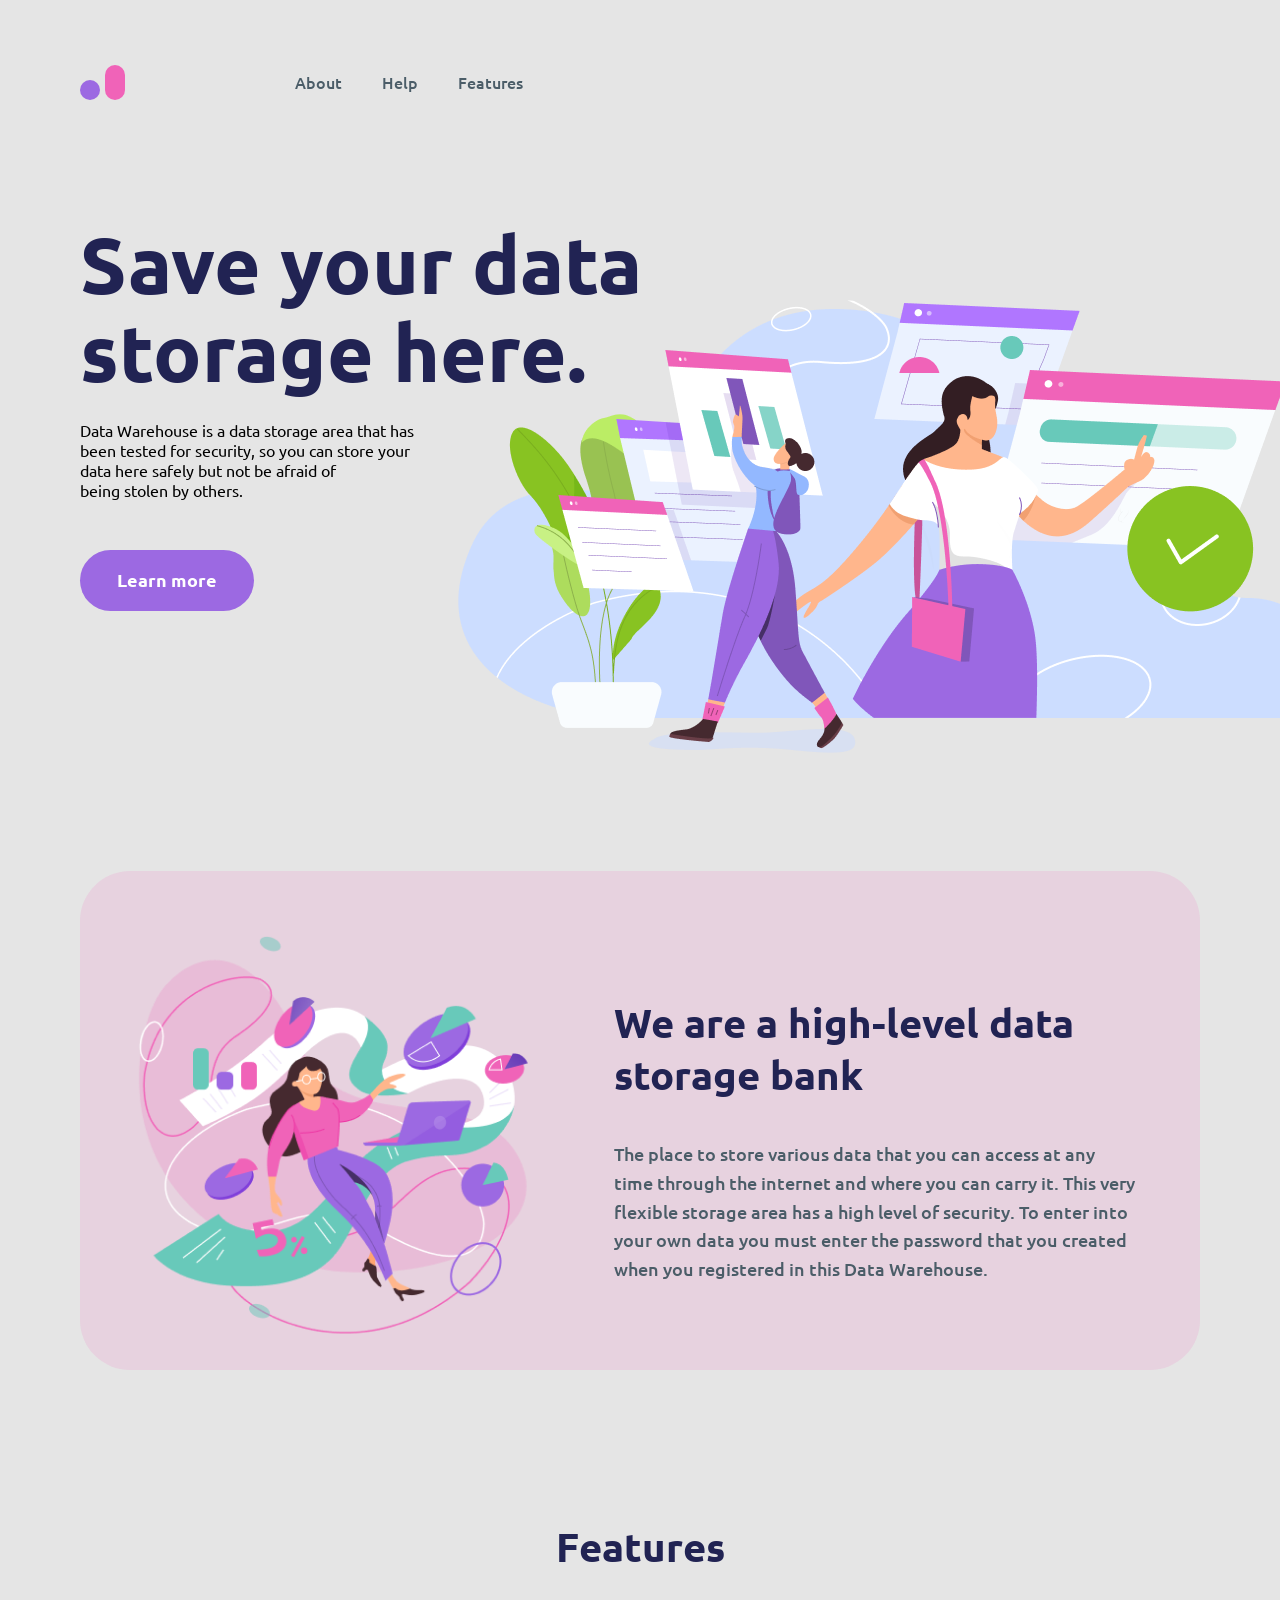
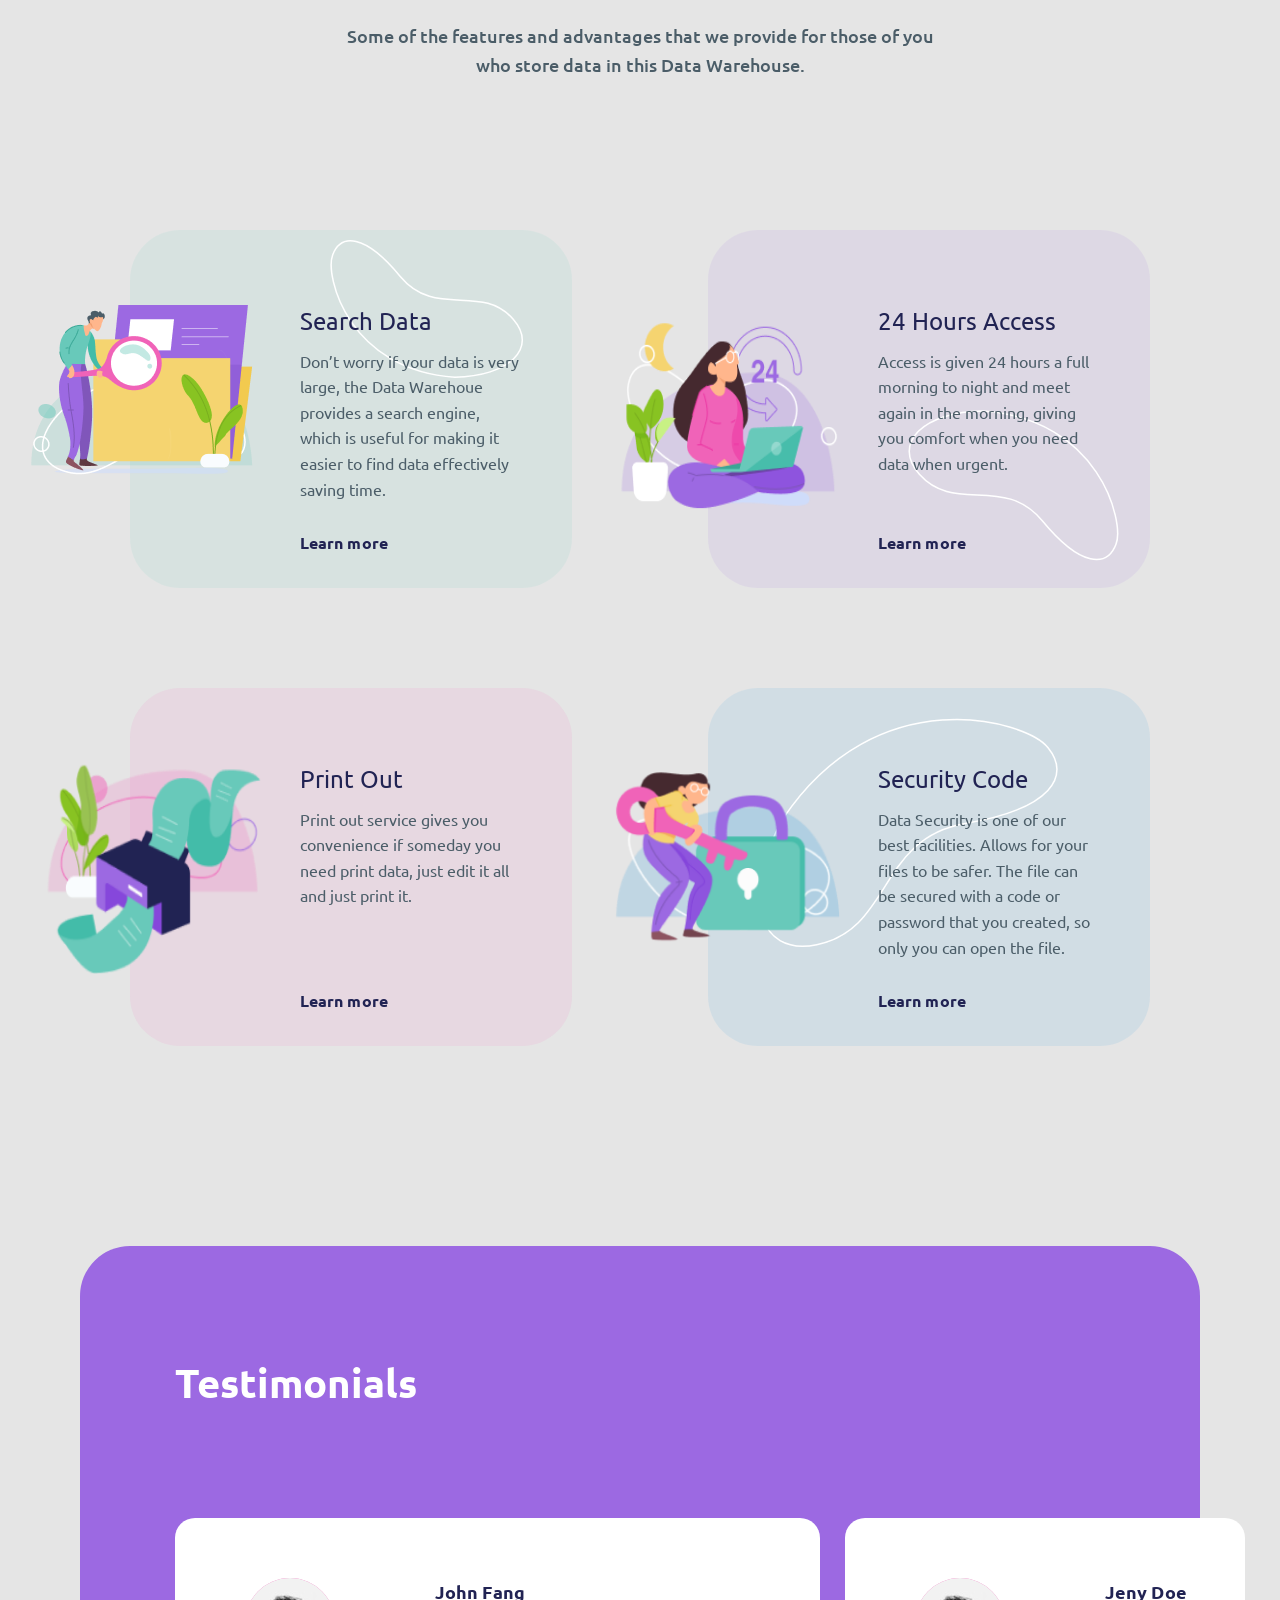
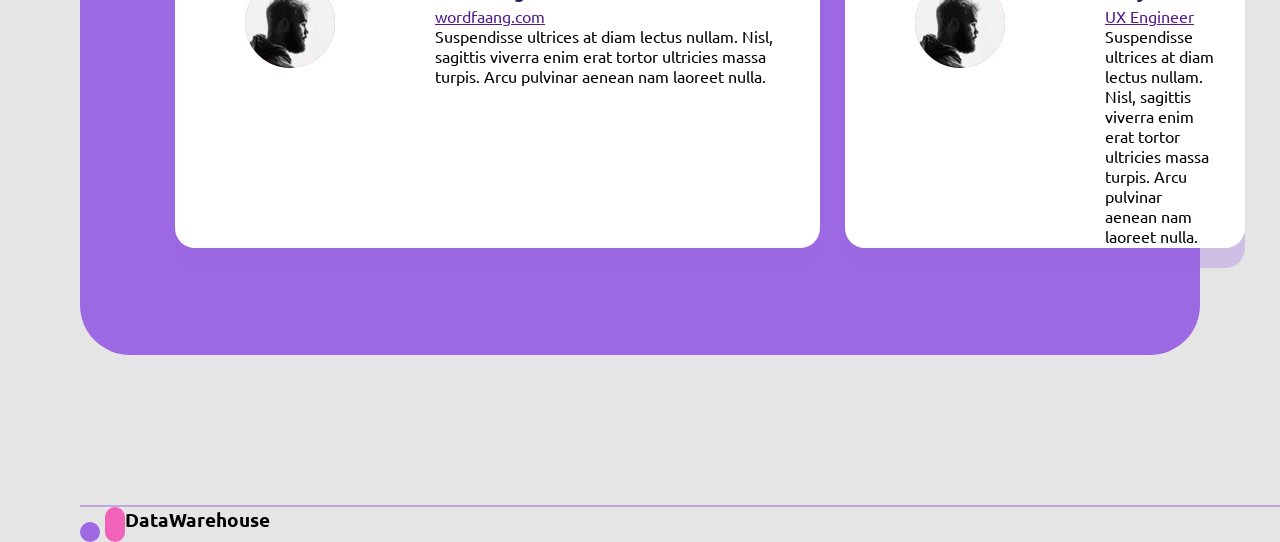
==== module1/index.html @ adb12c6f "update readme and add folder" ====
<!DOCTYPE html>
<html lang="en">

<head>
  <meta charset="UTF-8">
  <meta http-equiv="X-UA-Compatible" content="IE=edge">
  <meta name="viewport" content="width=device-width, initial-scale=1.0">
  <meta name="description" content="Data Warehouse is a data storage area that has been
  tested for security, so you can store your data here
  safely but not be afraid of being stolen by others.">
  <meta name="keywords" content="warehouse, save, data, security, storage, area">
  <link rel="preconnect" href="https://fonts.googleapis.com">
  <link rel="preconnect" href="https://fonts.gstatic.com" crossorigin>
  <link href="https://fonts.googleapis.com/css2?family=Ubuntu:ital,wght@0,400;0,700;1,500&display=swap"
    rel="stylesheet">
  <link rel="stylesheet" href="style.css">
  <title>Warehouse - Save your data storage here.</title>
</head>

<body>
  <div class="container">
    <header class="header">
      <div class="header_container">
        <div class="header_logo">
          <div class="header_logo-1"></div>
          <div class="header_logo-2"></div>
        </div>
  
        <nav class="header_nav">
          <ul>
            <li><a href="">About</a></li>
            <li><a href="">Help</a></li>
            <li><a href="#Features">Features</a></li>
          </ul>
        </nav>
      </div>
  
      <div class="wrapper">
        <div class="header_title">
          <h1>Save your data storage here.</h1>
          <p class="header_title-description">Data Warehouse is a data storage area that has been
            tested for security, so you can store your data here
            safely but not be afraid of <br> being stolen by others.</p>
          <a href="#Features" class="bottom">Learn more</a>
        </div>
        <div class="header_container-img">
          <img src="img/image1.png" alt="" class="container-img" width: 885px>
        </div>
      </div>
    </header>
    <section class="slogan">
      <div>
        <img src="img/image2.png" class="slogan_img" alt="">
      </div>
      <div class="slogan_title">
        <h2>We are a high-level data storage bank</h2>
        <p class="slogan_title-subtitle">The place to store various data that you can access at any time through the
          internet and where you can carry
          it.
          This very flexible storage area has a high level of security. To enter into your own data you must enter the
          password that you created when you registered in this Data Warehouse. </p>
      </div>
    </section>
    <section class="Features">
      <h2 class="Features_title" id="Features">Features</h2>
      <p class="Features_subtitle">Some of the features and advantages that we provide for those of you <br> who store
        data in this Data Warehouse.</p>
      <div class="Features_box">
        <div class="Features_box-background">
          <div class="Features_box-card card1">
            <img src="img/image3.png" alt="">
            <div>
              <h3>Search Data</h3>
              <p>Don’t worry if your data is very large, the Data Warehoue provides a search engine, which is useful for
                making it easier to find data effectively saving time.</p>
              <a href="">Learn more</a>
            </div>
          </div>
        </div>
  
        <div class="Features_box-card card2">
          <img src="img/image4.png" alt="">
          <div>
            <h3>24 Hours Access</h3>
            <p>Access is given 24 hours a full morning to night and
              meet again in the morning, giving you comfort when
              you need data when urgent.</p>
            <a href="">Learn more</a>
          </div>
        </div>
  
        <div class="Features_box-card card3">
          <img src="img/image5.png" alt="">
          <div>
            <h3>Print Out</h3>
            <p>Print out service gives you convenience if someday
              you need print data, just edit it all and just print it.</p>
            <a href="">Learn more</a>
          </div>
        </div>
  
        <div class="Features_box-card card4 ">
          <img src="img/image6.png" alt="">
          <div>
            <h3>Security Code</h3>
            <p>Data Security is one of our best facilities. Allows for your files
              to be safer. The file can be secured with a code or password that
              you created, so only you can open the file.</p>
            <a href="">Learn more</a>
          </div>
        </div>
      </div>
    </section>
    <section class="slider">
      <h3 class="slider_header">Testimonials</h3>
      <div class="slider_wrap">
        <div class="slider_wrap-items">
          <div>
            <img src="img/Ellipse76.svg" alt="">
          </div>
          <div class="inner">
            <p class="name">John Fang </p>
            <a href="">wordfaang.com</a>
            <p class="subtitle">Suspendisse ultrices at diam lectus nullam. 
              Nisl, sagittis viverra enim erat tortor ultricies massa turpis. Arcu pulvinar aenean nam laoreet nulla.</p>
          </div>
          <div class="slider_wrap-items2">
            <div>
              <img src="img/Ellipse76.svg" alt="">
            </div>
            <div class="inner">
              <p class="name">Jeny Doe </p>
              <a href="">UX Engineer</a>
              <p class="subtitle">Suspendisse ultrices at diam lectus nullam. 
                Nisl, sagittis viverra enim erat tortor ultricies massa turpis. Arcu pulvinar aenean nam laoreet nulla.</p>
            </div>
        </div>
      </div>
    </section>
    <div class="line"></div>
    <footer>
      <div class="footer_wrap">
        <div class="header_logo">
          <div class="header_logo-1"></div>
          <div class="header_logo-2"></div>
        </div>
        <h3>DataWarehouse</h3>
      </div>
    </footer>
  </div>
  
</body>

</html>
---- module1/style.css ----
* {
  padding: 0;
  margin: 0;
}

body {
  box-sizing: border-box;
  font-family: "Ubuntu", sans-serif;
  background: #e5e5e5;
}
.container {
  max-width: 1120px;
  margin: 0 auto;
}

.header {
  margin: 65px auto;
  width: 1248px;
}

.header_container {
  display: flex;
}

.header_logo {
  position: relative;
  display: flex;
  background-position-y: bottom;
}

.header_logo-1 {
  position: absolute;
  top: 15px;
  border-radius: 50%;
  width: 20px;
  height: 20px;
  background-color: #9c69e2;
  background-position-y: bottom;
}

.header_logo-2 {
  margin-left: 25px;
  width: 20px;
  height: 35px;
  background: #f063b8;
  border-radius: 20px;
}

.header_nav {
  align-items: center;
  margin-left: 150px;
  display: flex;
  color: #4b5d68;
  font-weight: 500;
}

.header_nav ul {
  display: flex;
}

.header_nav li {
  margin: 0 20px;
  display: block;
  list-style-type: none;
  font-weight: 500;
  line-height: 160%;

  color: #4b5d68;
  transition: 0.3s;
}

li:hover {
  font-weight: 700;
}

.header_nav a {
  text-decoration: none;
  color: #4b5d68;
}

.wrapper {
  position: relative;
  margin-top: 200px;
  display: flex;
  justify-content: space-around;
}

.header_title {
  margin-top: 120px;
}
h1 {
  position: absolute;
  width: 645px;
  height: 184px;
  top: -80px;
  font-weight: bold;
  font-size: 80px;
  line-height: 110%;
  align-items: center;
  color: #212353;
}

header_title-description {
  /* z-index: 2; */
  font-weight: 500;
  font-size: 18px;
  line-height: 160%;
  color: #4b5d68;
}

.bottom {
  position: absolute;
  margin-top: 50px;
  background: #9c69e2;
  border-radius: 50px;
  font-weight: 800;
  font-size: 18px;
  line-height: 160%;
  align-items: center;
  text-align: center;
  text-decoration: none;
  color: #ffffff;
  padding: 16px 37px;
  scroll-behavior: smooth;
}

/* html {
  scroll-behavior: smooth;
} */

.slogan {
  width: 1120px;
  display: flex;
  margin: 100px auto 150px;
  background: rgba(240, 99, 184, 0.15);
  border-radius: 50px;
}

.slogan_img {
  transition: transform 1s ease-in-out;
}

.slogan_img:hover {
  transform: rotate(360deg);
}

.slogan_title h2 {
  margin: 125px 65px 40px;
  font-weight: bold;
  font-size: 40px;
  line-height: 130%;
  display: flex;
  align-items: center;
  color: #212353;
}

.slogan_title-subtitle {
  margin: 0 65px;
  font-weight: 500;
  font-size: 18px;
  line-height: 160%;
  color: #4b5d68;
}

.Features {
  scroll-behavior: smooth;
  margin: 0 auto;
  width: 1120px;
}

.Features_title {
  font-weight: bold;
  font-size: 40px;
  line-height: 130%;
  text-align: center;
  color: #212353;
}

.Features_subtitle {
  margin: 50px auto 100px;
  font-weight: 500;
  font-size: 18px;
  line-height: 160%;
  text-align: center;
  color: #4b5d68;
}

.Features_box {
  margin: auto;
  display: flex;
  justify-content: space-between;
  flex-wrap: wrap;
}

.Features_box-card {
  position: relative;
  z-index: 3;
  width: 442px;
  margin: 50px;
  height: 358px;
  display: flex;
  /* background-color: #68c9ba; */
  border-radius: 50px;
}

.Features_box-card img {
  position: absolute;
  top: 75px;
  right: 310px;
  width: 232px;
  height: 211px;
}

.Features_box-card h3 {
  position: absolute;
  top: 75px;
  left: 170px;
  font-weight: normal;
  font-size: 24px;
  line-height: 130%;
  display: flex;
  align-items: center;

  color: #212353;
}

.Features_box-card p {
  position: absolute;
  width: 220px;
  height: 160px;
  left: 170px;
  top: 119px;
  font-size: 16px;
  line-height: 160%;
  color: #4b5d68;
}

.Features_box-card a {
  position: absolute;
  left: 170px;
  top: 300px;
  align-items: center;
  letter-spacing: 0.005em;
  font-weight: 900;
  text-decoration: none;
  line-height: 160%;
  color: #212353;
}

.card1 {
  background: rgba(104, 201, 186, 0.1);
  background-image: url(img/Vector\ 56.1.svg);
  background-repeat: no-repeat;
  background-position: 200px 10px;
}

.card2 {
  background: rgba(156, 105, 226, 0.1);
  background-image: url(img/Vector\ 56.2.svg);
  background-repeat: no-repeat;
  background-position: 200px 180px;
}

.card3 {
  background: rgba(240, 99, 184, 0.1);
}

.card4 {
  background: rgba(45, 156, 219, 0.1);
  background-image: url(img/Vector\ 56.svg);
  background-repeat: no-repeat;
  background-position: 50px 30px;
}

.slider {
  position: relative;
  width: 1120px;
  height: 709px;
  margin: 150px auto;
  background: #9c69e2;
  border-radius: 50px;
}

.slider_header {
  padding: 110px 95px;
  font-weight: bold;
  font-size: 40px;
  line-height: 130%;
  align-items: center;
  color: #ffffff;
}

.slider_wrap-items {
  display: flex;
  position: absolute;
  width: 645px;
  height: 330px;
  margin-left: 95px;
  background: #ffffff;
  box-shadow: 0px 20px 0px rgba(156, 105, 226, 0.3);
  border-radius: 20px;
}

.slider_wrap img {
  width: 90px;
  margin: 60px 70px 0;
}

.inner {
  margin: 60px 30px;
}

.name {
  font-weight: 900;
  font-size: 18px;
  line-height: 160%;
  letter-spacing: 0.005em;
  color: #212353;
}

.slider_wrap-items2 {
  display: flex;
  position: absolute;
  left: 670px;
  width: 400px;
  height: 330px;
  background: #ffffff;
  box-shadow: 0px 20px 0px rgba(156, 105, 226, 0.3);
  border-radius: 20px;
}

.line {
  width: 1200px;
  height: 2px;
  left: 0px;
  top: 3648px;
  background: #9c69e2;
  opacity: 0.5;
}

.footer_wrap {
  display: flex;
}
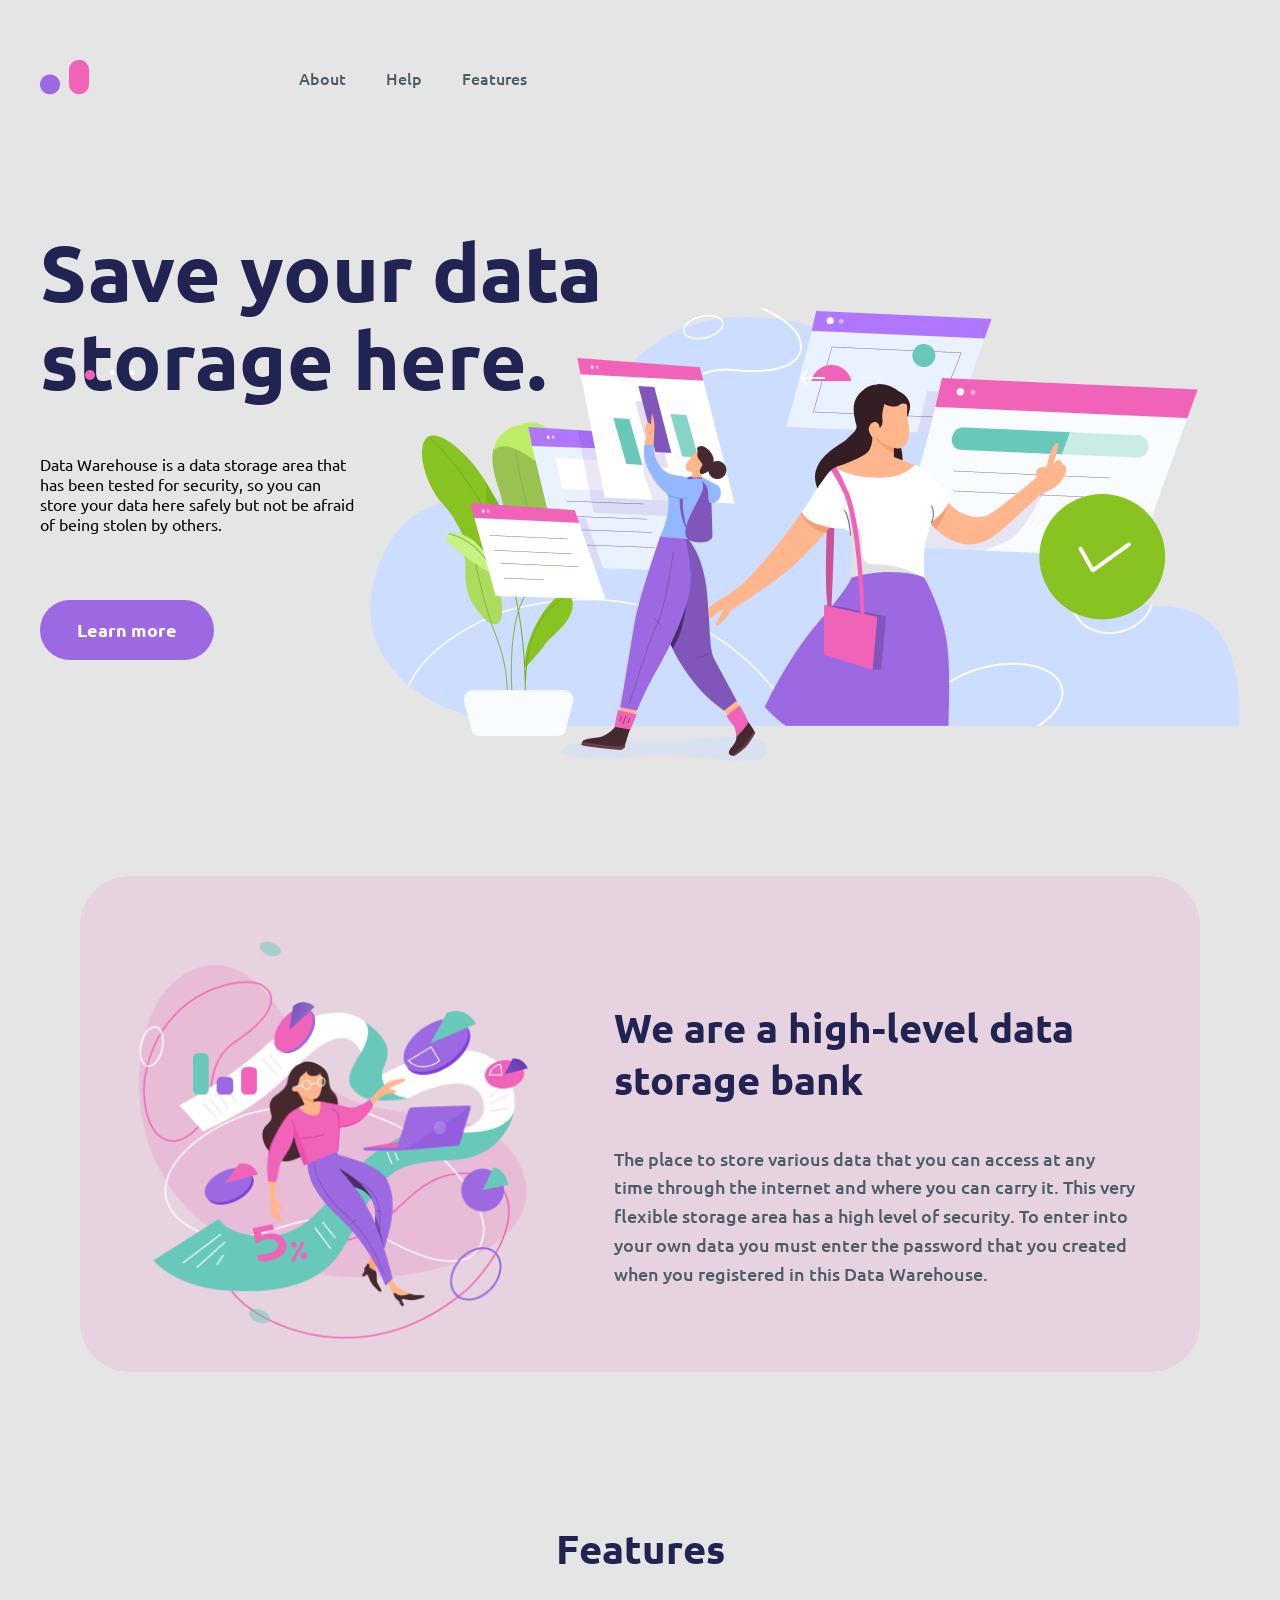
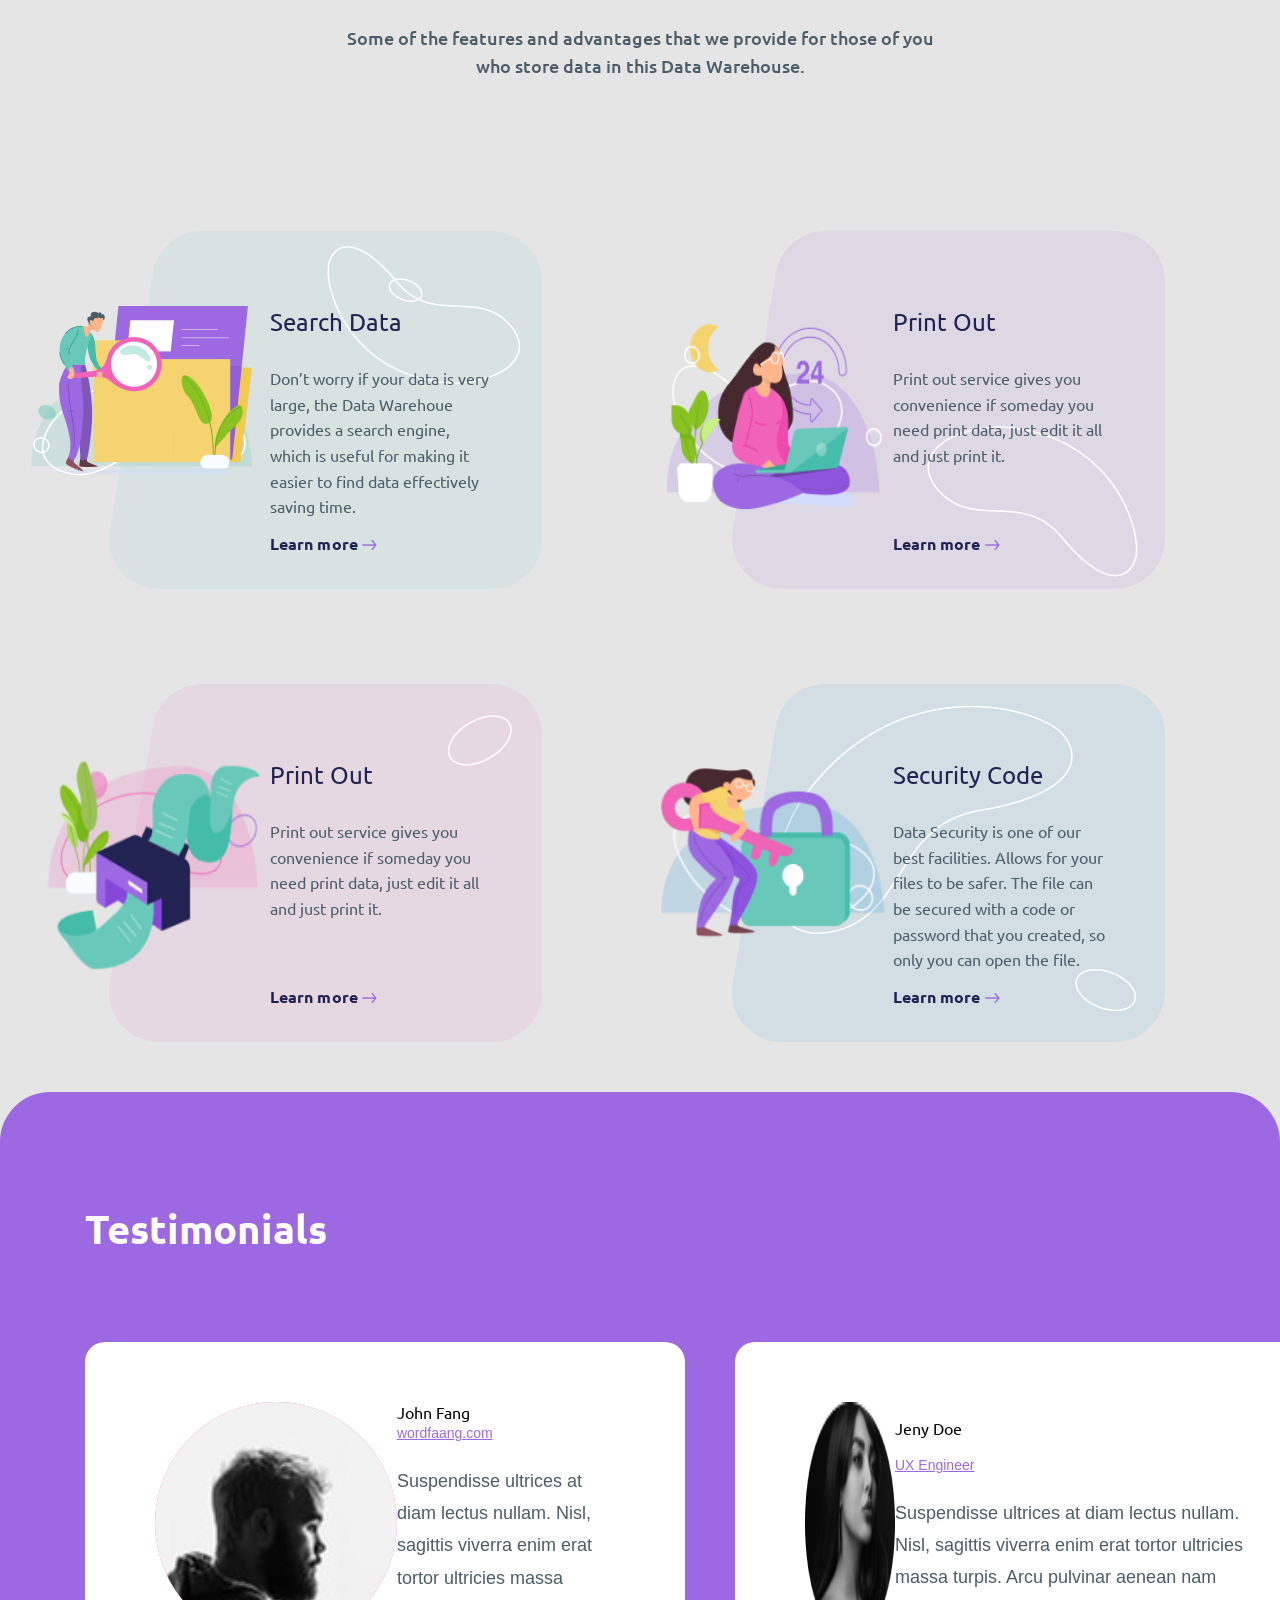
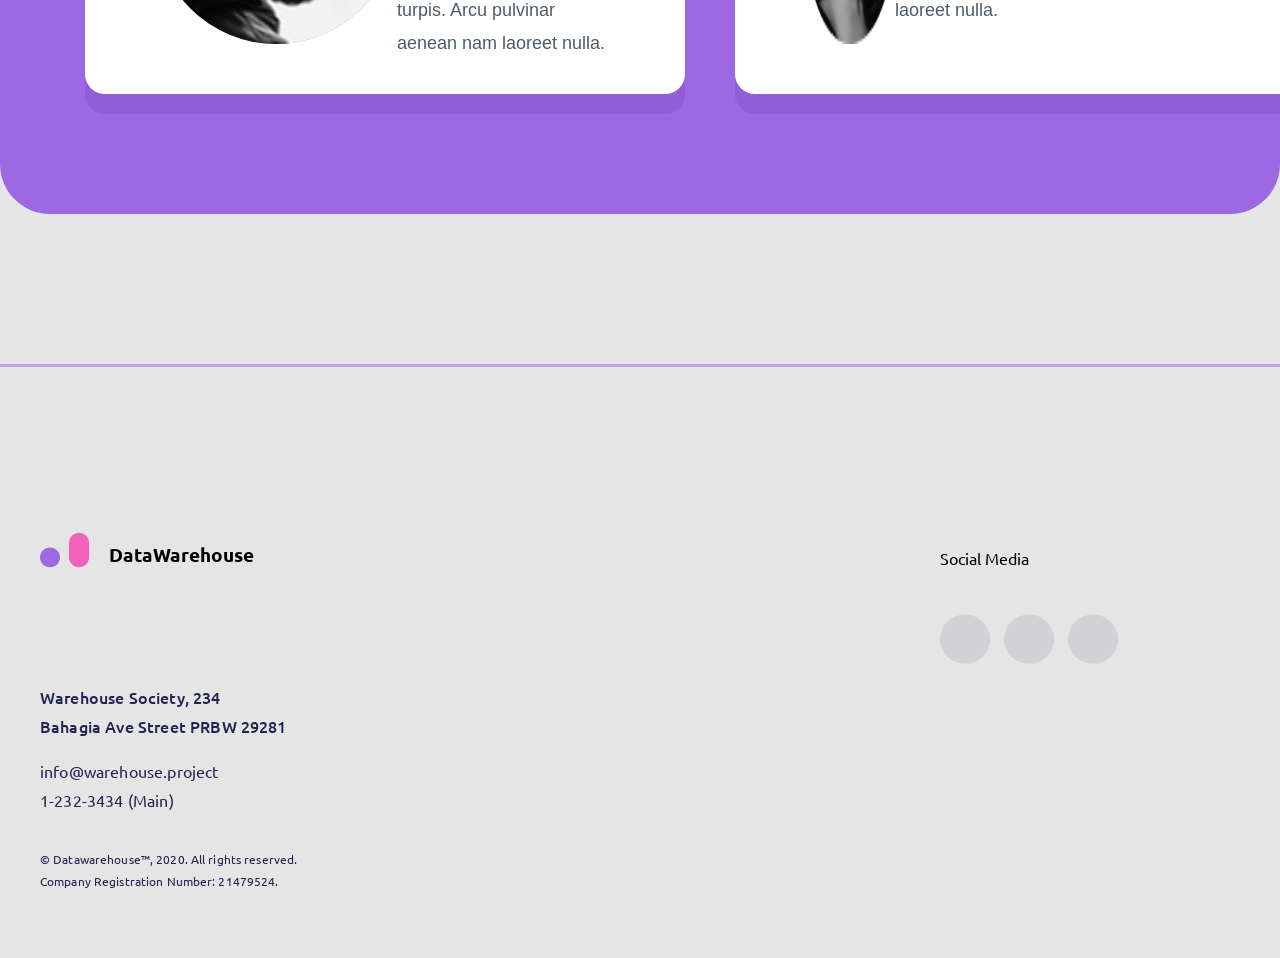
==== commit 8051f0b8: "update slide" ====
--- a/module1/index.html
+++ b/module1/index.html
@@ -13,82 +13,81 @@
   <link rel="preconnect" href="https://fonts.gstatic.com" crossorigin>
   <link href="https://fonts.googleapis.com/css2?family=Ubuntu:ital,wght@0,400;0,700;1,500&display=swap"
     rel="stylesheet">
+  <link rel="shortcut icon" href="img/favicon.ico" type="logo">
   <link rel="stylesheet" href="style.css">
   <title>Warehouse - Save your data storage here.</title>
 </head>
 
 <body>
-  <div class="container">
-    <header class="header">
+
+  <header>
+    <div class="container">
       <div class="header_container">
         <div class="header_logo">
-          <div class="header_logo-1"></div>
-          <div class="header_logo-2"></div>
+          <img src="img/Logo.png" alt="logo" class="header_logo">
         </div>
-  
         <nav class="header_nav">
           <ul>
-            <li><a href="">About</a></li>
-            <li><a href="">Help</a></li>
+            <li><a href="#">About</a></li>
+            <li><a href="#help">Help</a></li>
             <li><a href="#Features">Features</a></li>
           </ul>
         </nav>
       </div>
-  
+
       <div class="wrapper">
         <div class="header_title">
-          <h1>Save your data storage here.</h1>
+          <h1>Save your data <br> storage here.</h1>
           <p class="header_title-description">Data Warehouse is a data storage area that has been
             tested for security, so you can store your data here
-            safely but not be afraid of <br> being stolen by others.</p>
+            safely but not be afraid of being stolen by others.</p>
           <a href="#Features" class="bottom">Learn more</a>
         </div>
-        <div class="header_container-img">
-          <img src="img/image1.png" alt="" class="container-img" width: 885px>
-        </div>
+        <img src="img/image1.png" alt="" class="wrapper-img">
       </div>
-    </header>
-    <section class="slogan">
-      <div>
-        <img src="img/image2.png" class="slogan_img" alt="">
-      </div>
-      <div class="slogan_title">
-        <h2>We are a high-level data storage bank</h2>
-        <p class="slogan_title-subtitle">The place to store various data that you can access at any time through the
-          internet and where you can carry
-          it.
-          This very flexible storage area has a high level of security. To enter into your own data you must enter the
-          password that you created when you registered in this Data Warehouse. </p>
-      </div>
-    </section>
-    <section class="Features">
+    </div>
+  </header>
+
+  <section class="slogan">
+    <img src="img/image2.png" class="slogan_img" alt="slogan_img">
+    <div class="slogan_title">
+      <h2>We are a high-level data storage bank</h2>
+      <p class="slogan_title-subtitle">The place to store various data that you can access at any time through the
+        internet and where you can carry
+        it.
+        This very flexible storage area has a high level of security. To enter into your own data you must enter the
+        password that you created when you registered in this Data Warehouse. </p>
+    </div>
+  </section>
+
+  <section id="Features" class="Features">
+    <div class="container">
       <h2 class="Features_title" id="Features">Features</h2>
       <p class="Features_subtitle">Some of the features and advantages that we provide for those of you <br> who store
         data in this Data Warehouse.</p>
       <div class="Features_box">
-        <div class="Features_box-background">
-          <div class="Features_box-card card1">
-            <img src="img/image3.png" alt="">
-            <div>
-              <h3>Search Data</h3>
-              <p>Don’t worry if your data is very large, the Data Warehoue provides a search engine, which is useful for
-                making it easier to find data effectively saving time.</p>
-              <a href="">Learn more</a>
-            </div>
+        <div class="Features_box-card card1">
+          <img src="img/image3.png" alt="">
+          <div>
+            <h3>Search Data</h3>
+            <p>Don’t worry if your data is very large, the Data Warehoue provides a search engine, which is useful for
+              making it easier to find data effectively saving time.</p>
+            <a href="">Learn more</a>
           </div>
+          <div class="arrow_card"></div>
         </div>
-  
+
         <div class="Features_box-card card2">
           <img src="img/image4.png" alt="">
           <div>
-            <h3>24 Hours Access</h3>
-            <p>Access is given 24 hours a full morning to night and
-              meet again in the morning, giving you comfort when
-              you need data when urgent.</p>
+            <h3>Print Out</h3>
+            <p>Print out service gives you convenience if someday
+              you need print data, just edit it all and just print it.</p>
             <a href="">Learn more</a>
           </div>
+          <div class="arrow_card"></div>
         </div>
-  
+
         <div class="Features_box-card card3">
           <img src="img/image5.png" alt="">
           <div>
@@ -97,8 +96,8 @@
               you need print data, just edit it all and just print it.</p>
             <a href="">Learn more</a>
           </div>
+          <div class="arrow_card"></div>
         </div>
-  
         <div class="Features_box-card card4 ">
           <img src="img/image6.png" alt="">
           <div>
@@ -108,47 +107,77 @@
               you created, so only you can open the file.</p>
             <a href="">Learn more</a>
           </div>
+          <div class="arrow_card"></div>
         </div>
       </div>
-    </section>
-    <section class="slider">
-      <h3 class="slider_header">Testimonials</h3>
-      <div class="slider_wrap">
-        <div class="slider_wrap-items">
-          <div>
-            <img src="img/Ellipse76.svg" alt="">
-          </div>
-          <div class="inner">
-            <p class="name">John Fang </p>
-            <a href="">wordfaang.com</a>
-            <p class="subtitle">Suspendisse ultrices at diam lectus nullam. 
-              Nisl, sagittis viverra enim erat tortor ultricies massa turpis. Arcu pulvinar aenean nam laoreet nulla.</p>
-          </div>
-          <div class="slider_wrap-items2">
-            <div>
-              <img src="img/Ellipse76.svg" alt="">
-            </div>
-            <div class="inner">
-              <p class="name">Jeny Doe </p>
-              <a href="">UX Engineer</a>
-              <p class="subtitle">Suspendisse ultrices at diam lectus nullam. 
-                Nisl, sagittis viverra enim erat tortor ultricies massa turpis. Arcu pulvinar aenean nam laoreet nulla.</p>
-            </div>
+    </div>
+  </section>
+
+  <section class="slider">
+    <h3 class="slider_header">Testimonials</h3>
+    <div class="slider_wrap">
+      <div class="slider_wrap-items">
+        <img src="img/Ellipse76.svg" alt="" class="slider_img">
+        <div class="slide__info">
+          <div class="slide_name">John Fang </div>
+          <a href="#" class="slide__link" >wordfaang.com</a>
+          <p class="slide__descr">Suspendisse ultrices at diam lectus nullam.
+            Nisl, sagittis viverra enim erat tortor ultricies massa turpis. Arcu pulvinar aenean nam laoreet nulla.
+          </p>
         </div>
       </div>
-    </section>
-    <div class="line"></div>
-    <footer>
+        <div class="slider_wrap-items">
+          <img src="img/ava2.png" alt="" class="slider_img">
+          <div class="slide__info">
+            <p class="slide_name">Jeny Doe </p>
+            <a href="#" class="slide__link">UX Engineer </a>
+            <p class="slide__descr">Suspendisse ultrices at diam lectus nullam.
+              Nisl, sagittis viverra enim erat tortor ultricies massa turpis. Arcu pulvinar aenean nam laoreet nulla.
+            </p>
+          </div>
+        </div>
+      </div>
+        <div class="slider_arrow-left"></div>
+        <div class="slider_arrow-right"></div>
+        <div class="slider_wrap-point">
+          <div class="slider_wrap-point1"></div>
+          <div class="slider_wrap-point2"></div>
+          <div class="slider_wrap-point3"></div>
+        </div>
+      </div>
+  </section>
+  <div class="line"></div>
+
+  <footer id="help">
+    <div class="container">
       <div class="footer_wrap">
-        <div class="header_logo">
-          <div class="header_logo-1"></div>
-          <div class="header_logo-2"></div>
+        <div class="footer_wrap-iner">
+          <div class="header_logo">
+            <img src="img/Logo.png" alt="logo">
+          </div>
+          <h3 class="footer_wrap-iner">DataWarehouse</h3>
         </div>
-        <h3>DataWarehouse</h3>
+        <div>
+          <div class="footer_wrap_social">
+            <p>Social Media</p>
+          </div>
+          <div class="footer_wrap_social-icons">
+            <img src="img/social.png" alt="">
+            <img src="img/social.png" alt="">
+            <img src="img/social.png" alt="">
+          </div>
+        </div>
+
       </div>
-    </footer>
-  </div>
-  
+      <p class="footer_adress">Warehouse Society, 234 <br> Bahagia Ave Street PRBW 29281</p>
+      <p class="footer_tel">info@warehouse.project <br> 1-232-3434 (Main)</p>
+      <p class="footer_copy">&copy; Datawarehouse™, 2020. All rights reserved. <br> Company Registration Number:
+        21479524.
+      </p>
+    </div>
+  </footer>
+
+
 </body>
 
 </html>
--- a/module1/style.css
+++ b/module1/style.css
@@ -1,58 +1,49 @@
-* {
+div,
+p,
+input,
+button,
+form,
+span,
+a,
+ul,
+li {
+box-sizing: border-box;
+}
+
+h1,
+h2,
+h3,
+h4,
+h5,
+h6 {
+margin: 0;
+font-family: "Ubuntu", sans-serif;
+}
+
+body {
   padding: 0;
   margin: 0;
-}
-
-body {
-  box-sizing: border-box;
   font-family: "Ubuntu", sans-serif;
   background: #e5e5e5;
 }
 .container {
-  max-width: 1120px;
-  margin: 0 auto;
-}
-
-.header {
-  margin: 65px auto;
-  width: 1248px;
+  width: 1200px;
+  margin: 50px auto;
 }
 
 .header_container {
   display: flex;
-}
-
-.header_logo {
-  position: relative;
-  display: flex;
-  background-position-y: bottom;
-}
-
-.header_logo-1 {
-  position: absolute;
-  top: 15px;
-  border-radius: 50%;
-  width: 20px;
-  height: 20px;
-  background-color: #9c69e2;
-  background-position-y: bottom;
-}
-
-.header_logo-2 {
-  margin-left: 25px;
-  width: 20px;
-  height: 35px;
-  background: #f063b8;
-  border-radius: 20px;
+  align-items: center;
+
 }
 
 .header_nav {
-  align-items: center;
+  /* margin: 0 auto; */
   margin-left: 150px;
   display: flex;
   color: #4b5d68;
   font-weight: 500;
-}
+} 
 
 .header_nav ul {
   display: flex;
@@ -64,7 +55,6 @@
   list-style-type: none;
   font-weight: 500;
   line-height: 160%;
-
   color: #4b5d68;
   transition: 0.3s;
 }
@@ -82,16 +72,14 @@
   position: relative;
   margin-top: 200px;
   display: flex;
-  justify-content: space-around;
 }
 
 .header_title {
-  margin-top: 120px;
-}
+  margin-top: 130px;
+}
+
 h1 {
   position: absolute;
-  width: 645px;
-  height: 184px;
   top: -80px;
   font-weight: bold;
   font-size: 80px;
@@ -101,7 +89,6 @@
 }
 
 header_title-description {
-  /* z-index: 2; */
   font-weight: 500;
   font-size: 18px;
   line-height: 160%;
@@ -116,17 +103,16 @@
   font-weight: 800;
   font-size: 18px;
   line-height: 160%;
-  align-items: center;
   text-align: center;
   text-decoration: none;
   color: #ffffff;
   padding: 16px 37px;
-  scroll-behavior: smooth;
-}
-
-/* html {
-  scroll-behavior: smooth;
-} */
+  transition: 0.3s;
+}
+
+.bottom:hover {
+  opacity: 0.8;
+}
 
 .slogan {
   width: 1120px;
@@ -150,7 +136,7 @@
   font-size: 40px;
   line-height: 130%;
   display: flex;
-  align-items: center;
+  /* align-items: center; */
   color: #212353;
 }
 
@@ -163,9 +149,8 @@
 }
 
 .Features {
-  scroll-behavior: smooth;
   margin: 0 auto;
-  width: 1120px;
+  /* width: 1120px; */
 }
 
 .Features_title {
@@ -186,27 +171,30 @@
 }
 
 .Features_box {
-  margin: auto;
-  display: flex;
-  justify-content: space-between;
-  flex-wrap: wrap;
+  display: grid;
+  list-style-type: none;
+  padding: 0;
+  margin: 0;
+  grid-template-columns: repeat(2,1fr);
+  grid-template-rows: repeat(2,1fr);
+  gap: 45px;
 }
 
 .Features_box-card {
   position: relative;
-  z-index: 3;
   width: 442px;
-  margin: 50px;
+  margin-top: 50px;
+  margin-left: 60px;
   height: 358px;
   display: flex;
-  /* background-color: #68c9ba; */
+  justify-content: space-around;
   border-radius: 50px;
 }
 
 .Features_box-card img {
   position: absolute;
   top: 75px;
-  right: 310px;
+  right: 280px;
   width: 232px;
   height: 211px;
 }
@@ -220,7 +208,6 @@
   line-height: 130%;
   display: flex;
   align-items: center;
-
   color: #212353;
 }
 
@@ -247,42 +234,57 @@
   color: #212353;
 }
 
+.arrow_card {
+  width: 15px;
+  height: 10px;
+  position: absolute;
+  top: 309px;
+  right: 165px;
+  background-size: 100%;
+  background-image: url(img/arrowCard.png);
+  background-repeat: no-repeat;
+  background-position: center;
+}
+
 .card1 {
-  background: rgba(104, 201, 186, 0.1);
-  background-image: url(img/Vector\ 56.1.svg);
-  background-repeat: no-repeat;
-  background-position: 200px 10px;
+  /* background: rgba(104, 201, 186, 0.1); */
+  background-image: url(img/search_bg.png);
+  background-repeat: no-repeat;
+  /* background-position: 200px 10px; */
 }
 
 .card2 {
-  background: rgba(156, 105, 226, 0.1);
-  background-image: url(img/Vector\ 56.2.svg);
-  background-repeat: no-repeat;
-  background-position: 200px 180px;
+  /* background: rgba(156, 105, 226, 0.1); */
+  background-image: url(img/access_bg.png);
+  background-repeat: no-repeat;
+  /* background-position: 200px 180px; */
 }
 
 .card3 {
-  background: rgba(240, 99, 184, 0.1);
+  /* background: rgba(240, 99, 184, 0.1); */
+  background-image: url(img/print_bg.png);
+  background-repeat: no-repeat;
+  /* background-position: 350px 30px; */
 }
 
 .card4 {
-  background: rgba(45, 156, 219, 0.1);
-  background-image: url(img/Vector\ 56.svg);
-  background-repeat: no-repeat;
-  background-position: 50px 30px;
+  /* background: rgba(45, 156, 219, 0.1); */
+  background-image: url(img/security_bg.png);
+  background-repeat: no-repeat;
+  /* background-position: 50px 30px; */
 }
 
 .slider {
-  position: relative;
-  width: 1120px;
-  height: 709px;
-  margin: 150px auto;
-  background: #9c69e2;
+  max-width: 1120px;
+  background: #9C69E2;
   border-radius: 50px;
+  padding: 110px 80px 60px 85px;
+  margin: 0 auto 150px;
+  overflow: hidden;
 }
 
 .slider_header {
-  padding: 110px 95px;
+  margin-bottom: 88px;
   font-weight: bold;
   font-size: 40px;
   line-height: 130%;
@@ -290,35 +292,80 @@
   color: #ffffff;
 }
 
+.slider_wrap {
+  display: flex;
+  justify-content: space-between;
+  width: 1250px;
+}
+
 .slider_wrap-items {
-  display: flex;
-  position: absolute;
-  width: 645px;
-  height: 330px;
-  margin-left: 95px;
-  background: #ffffff;
-  box-shadow: 0px 20px 0px rgba(156, 105, 226, 0.3);
+  background: #FFFFFF;
   border-radius: 20px;
-}
-
-.slider_wrap img {
+  max-width: 600px;
+  min-height: 330px;
+  padding: 60px 70px 50px;
+  display: flex;
+  box-shadow: 0px 20px 0px rgba(135, 84, 205, 0.5);
+  margin-bottom: 60px;
+}
+
+
+.slider__img{
   width: 90px;
-  margin: 60px 70px 0;
+  height: 90px;
+  object-fit: cover;
+  margin-right: 30px
+}
+.slide__title{
+  font-family: Avenir, sans-serif;
+  font-weight: 900;
+  font-size: 18px;
+  line-height: 160%;
+}
+.slide__link{
+  font-family: Avenir,sans-serif;
+  display: block;
+  font-style: normal;
+  font-weight: 500;
+  font-size: 14px;
+  line-height: 160%;
+  color: #9C69E2;
+  margin-bottom: 20px;
+}
+
+.slide__descr{
+  font-family: Avenir,sans-serif;
+  font-weight: normal;
+  font-size: 18px;
+  line-height: 180%;
+  color: #4B5D68;
+}
+
+
+/* .slider_wrap img {
+  width: 90px;
+  height: 90px;
+  margin-top: 100px;
+  margin-left: 70px;
 }
 
 .inner {
-  margin: 60px 30px;
-}
-
-.name {
+  margin: 100px 30px;
+}
+
+.inner p {
+  margin-right: 30px;
+}
+
+.slide_name {
   font-weight: 900;
   font-size: 18px;
   line-height: 160%;
   letter-spacing: 0.005em;
   color: #212353;
-}
-
-.slider_wrap-items2 {
+} */
+
+/* .slider_wrap-items2 {
   display: flex;
   position: absolute;
   left: 670px;
@@ -327,11 +374,60 @@
   background: #ffffff;
   box-shadow: 0px 20px 0px rgba(156, 105, 226, 0.3);
   border-radius: 20px;
+  opacity: 0.3;
+} */
+
+.slider_arrow-left {
+  width: 25px;
+  height: 20px;
+  position: absolute;
+  top: 370px;
+  left: 800px;
+  background-image: url(img/arrowL.png);
+  background-repeat: no-repeat;
+}
+
+.slider_arrow-right {
+  width: 25px;
+  height: 15px;
+  position: absolute;
+  top: 370px;
+  left: 860px;
+  background-image: url(img/arrowR.png);
+  background-repeat: no-repeat;
+}
+
+.slider_wrap-point {
+  width: 50px;
+  top: 370px;
+  display: flex;
+  justify-content: space-between;
+  position: absolute;
+}
+
+.slider_wrap-point1 {
+  width: 10px;
+  height: 10px;
+  border-radius: 50%;
+  background-color: #f063b8;
+}
+
+.slider_wrap-point2 {
+  width: 5px;
+  height: 5px;
+  border-radius: 50%;
+  background-color: #ffffff;
+}
+.slider_wrap-point3 {
+  width: 5px;
+  height: 5px;
+  border-radius: 50%;
+  background-color: #ffffff;
 }
 
 .line {
-  width: 1200px;
-  height: 2px;
+ /* width: 100%; */
+  height: 3px;
   left: 0px;
   top: 3648px;
   background: #9c69e2;
@@ -339,5 +435,112 @@
 }
 
 .footer_wrap {
-  display: flex;
-}
+  margin-top: 165px;
+  display: flex;
+  justify-content: space-between;
+}
+
+.footer_wrap-iner {
+  display: flex;
+  justify-content: space-around;
+}
+
+.footer_wrap-iner h3 {
+  margin: 0 20px;
+  padding-top: 10px;
+}
+
+.footer_adress {
+  font-weight: 500;
+  font-size: 16px;
+  line-height: 180%;
+  letter-spacing: 0.01em;
+  color: #212353;
+}
+.footer_tel {
+  font-size: 16px;
+  line-height: 180%;
+  letter-spacing: 0.01em;
+  color: #212353;
+}
+.footer_copy {
+  margin: 35px 0 65px;
+  font-size: 12px;
+  line-height: 180%;
+  align-items: center;
+  letter-spacing: 0.01em;
+  color: #212353;
+}
+
+.footer_wrap_social {
+  width: 300px;
+  display: flex;
+  justify-content: space-between;
+}
+.footer_wrap_social-icons img {
+  margin-top: 30px;
+  padding-right: 10px;
+}
+
+
+@media screen and (max-width: 768px) and (min-width: 320px) {
+ 
+  .container {
+    min-width: 1200px;;
+  }
+  .header_container {
+    margin: 30px auto;
+  }
+
+  .header_logo {
+    margin: 0 auto;
+  }
+  
+  .header_nav {
+    margin: 0 auto;
+    /* margin-left: 150px; */
+    display: flex;
+    color: #4b5d68;
+    font-weight: 500;
+  } 
+
+  .wrapper {
+    display: flex;
+    flex-direction: column;
+  }
+
+  .header_title {
+    margin: 50px auto;
+  }
+
+  .h1 {
+    position: static;
+    margin-bottom: 50px;
+  }
+
+  .header_title-description {
+    margin-top: 70px;
+    width: 500px;
+  }
+
+  .bottom {
+    margin:  50px auto;
+  }
+
+  .wrapper-img {
+    width: 90%;
+    margin-top: 100px;
+  }
+
+  .Features_box {
+    grid-template-columns: 1fr;
+    grid-template-rows: repeat(4,1fr);
+    gap: 25px;
+  }
+  
+
+  line {
+    width: 100%;
+  }
+}
+
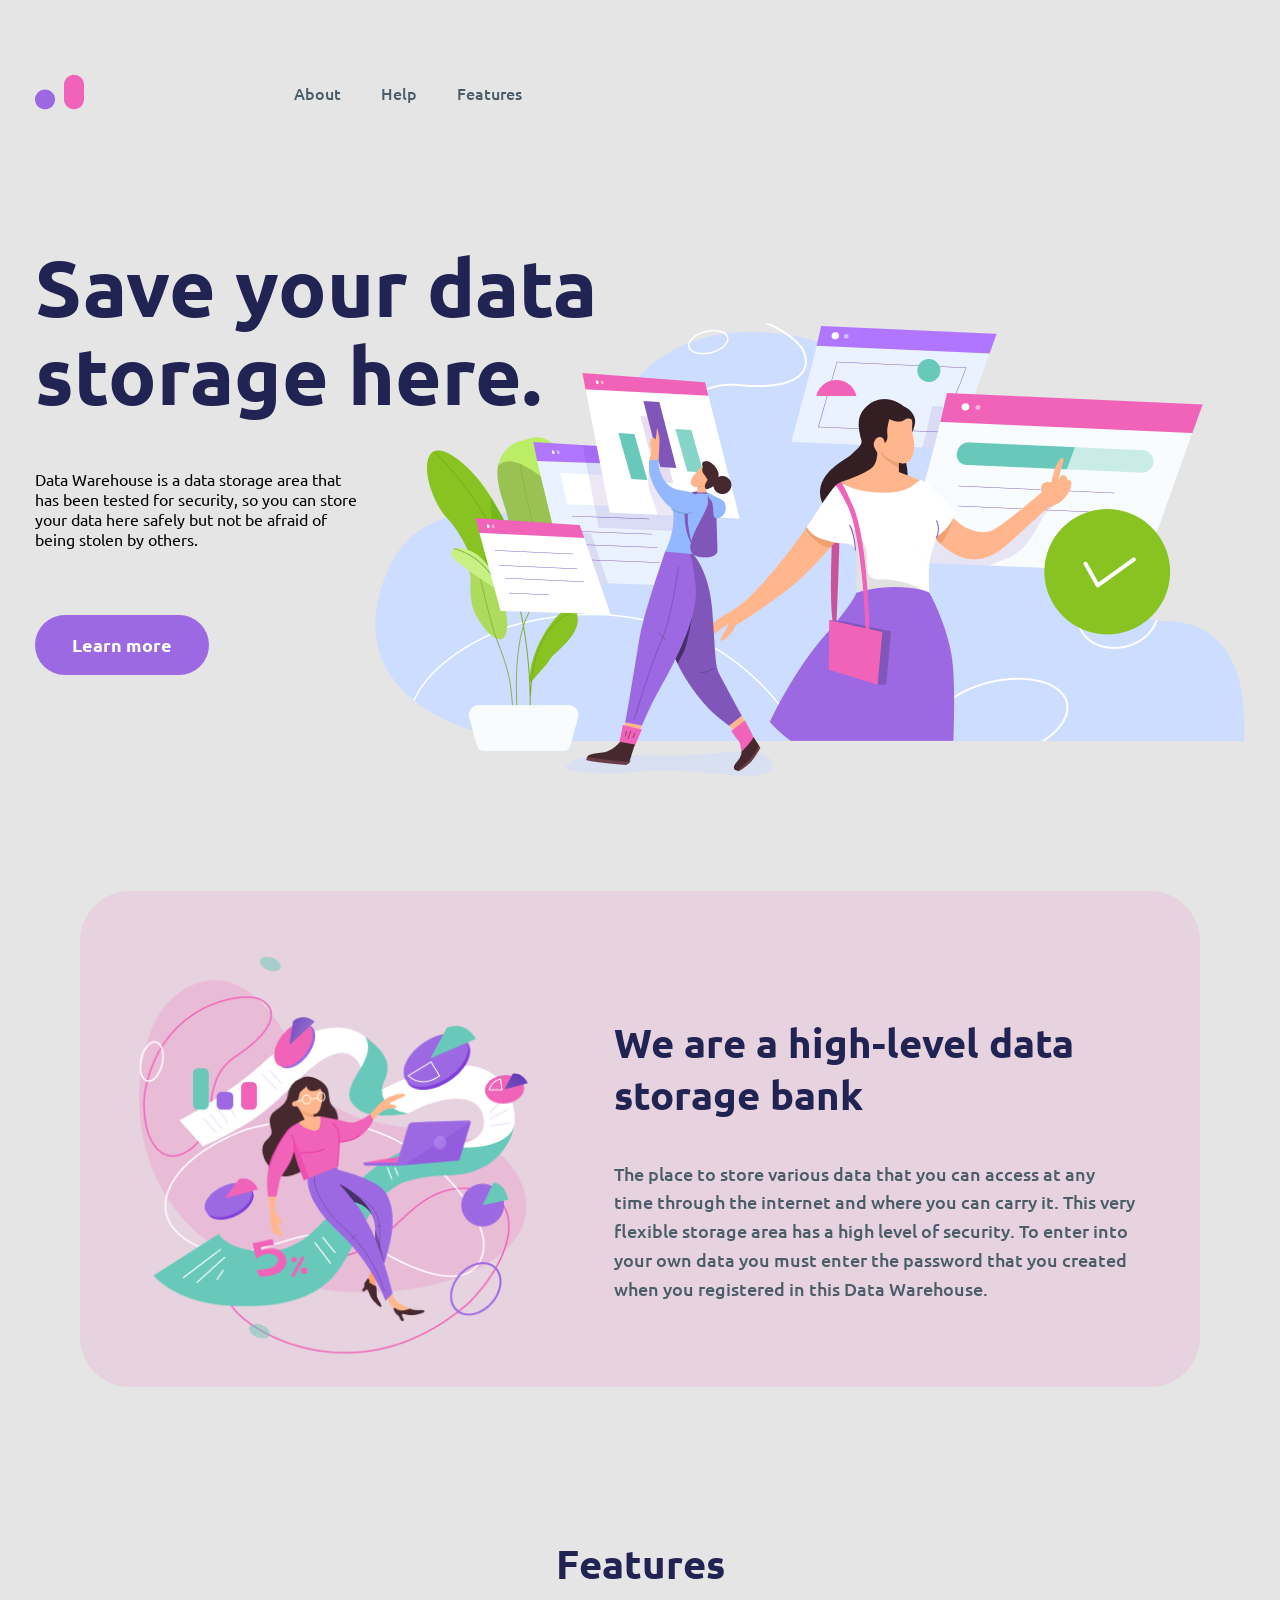
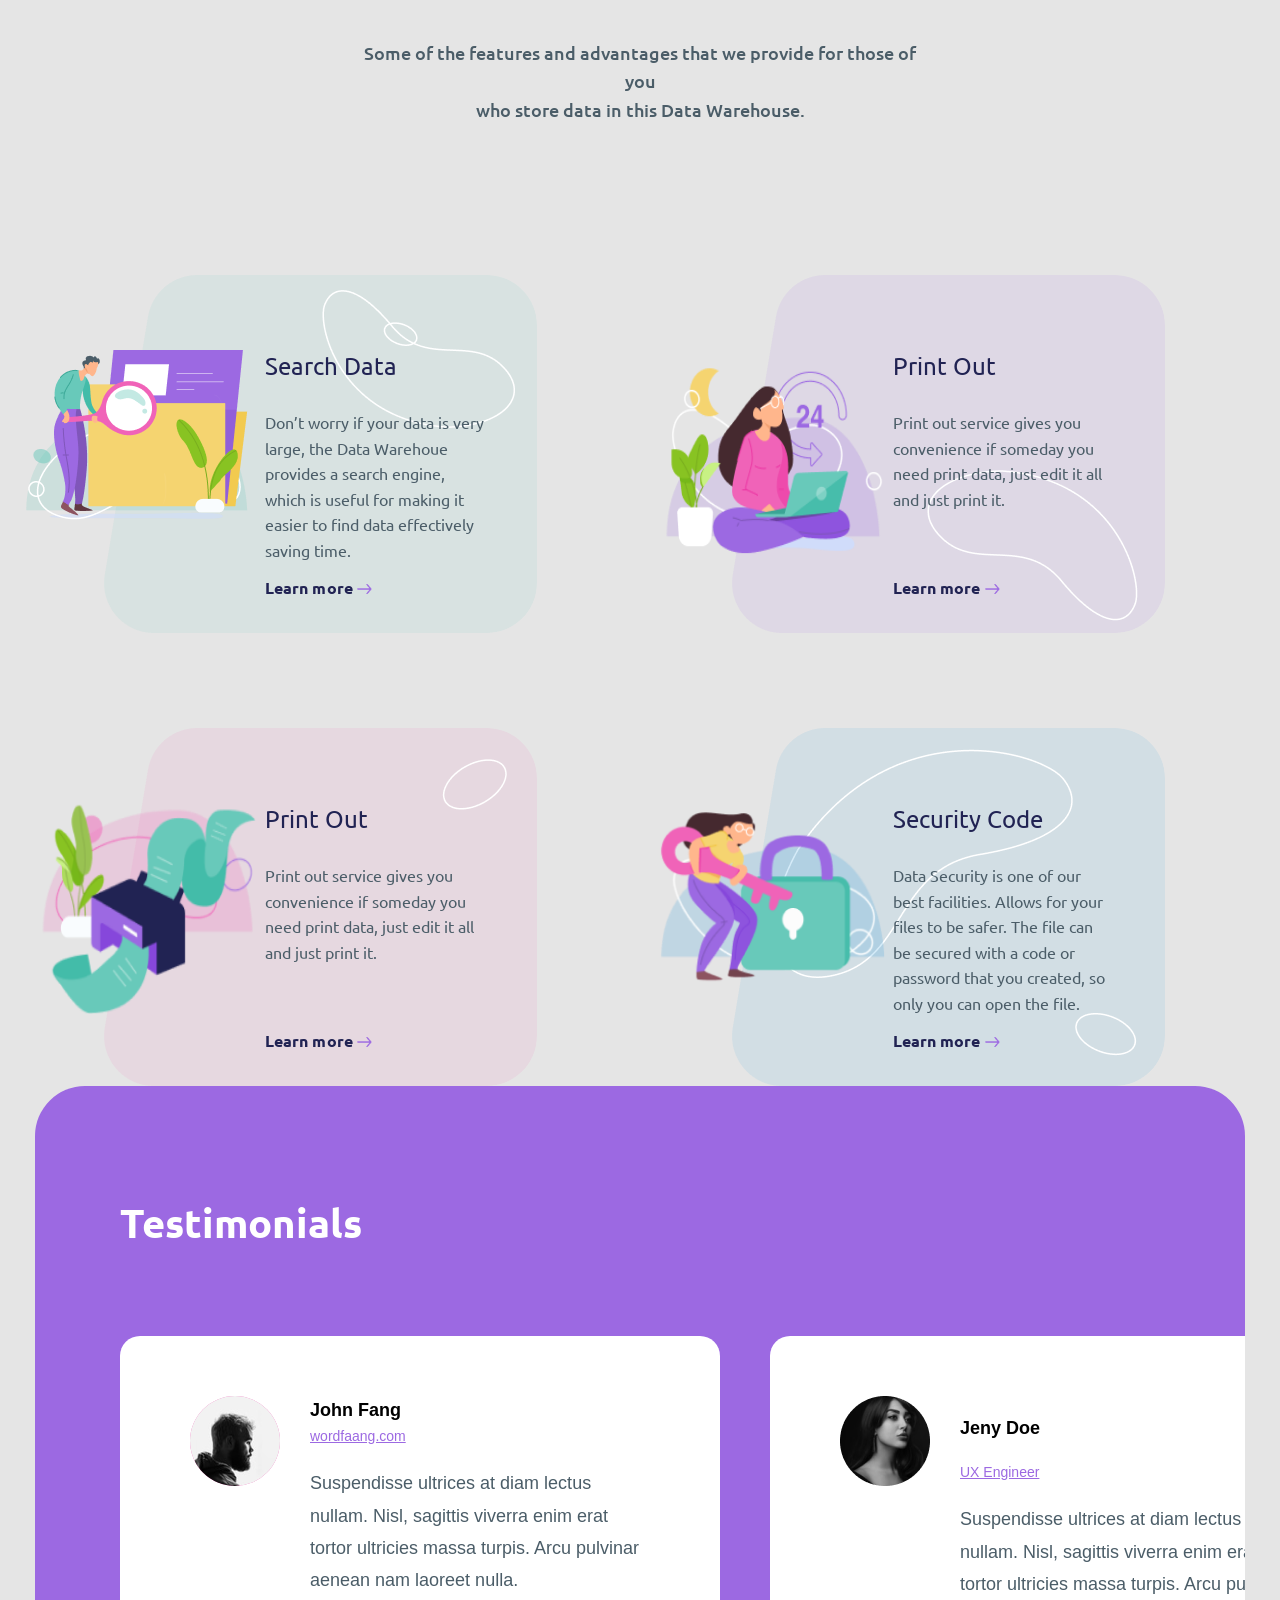
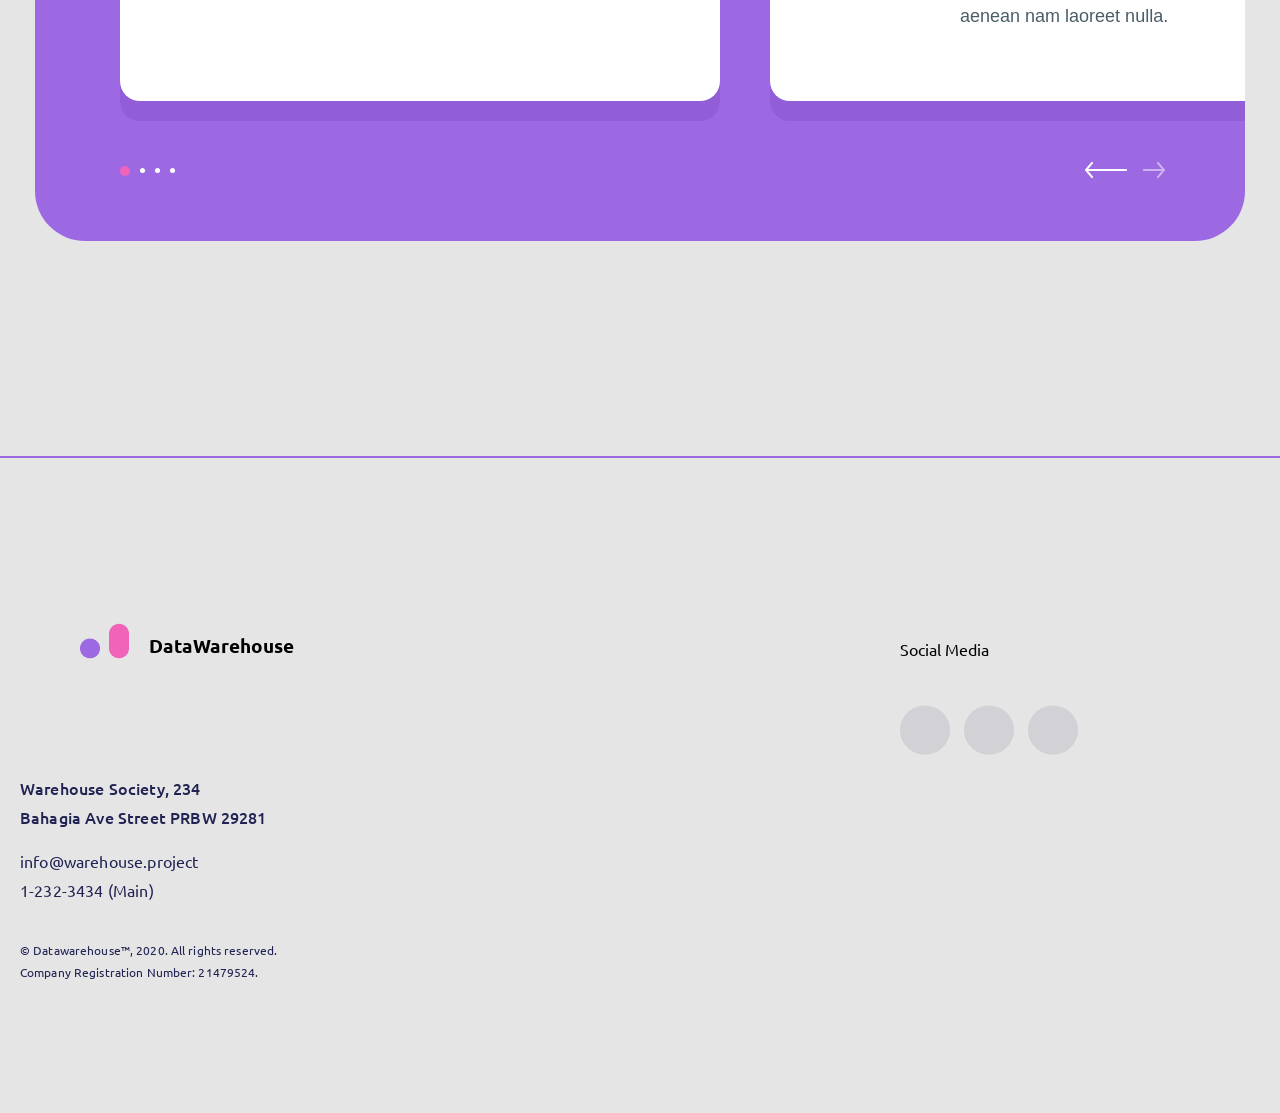
==== commit 9c562f0c: "fix" ====
--- a/module1/index.html
+++ b/module1/index.html
@@ -19,9 +19,8 @@
 </head>
 
 <body>
-
-  <header>
-    <div class="container">
+  <div class="container">
+    <header>
       <div class="header_container">
         <div class="header_logo">
           <img src="img/Logo.png" alt="logo" class="header_logo">
@@ -34,7 +33,6 @@
           </ul>
         </nav>
       </div>
-
       <div class="wrapper">
         <div class="header_title">
           <h1>Save your data <br> storage here.</h1>
@@ -45,138 +43,131 @@
         </div>
         <img src="img/image1.png" alt="" class="wrapper-img">
       </div>
-    </div>
-  </header>
-
-  <section class="slogan">
-    <img src="img/image2.png" class="slogan_img" alt="slogan_img">
-    <div class="slogan_title">
-      <h2>We are a high-level data storage bank</h2>
-      <p class="slogan_title-subtitle">The place to store various data that you can access at any time through the
-        internet and where you can carry
-        it.
-        This very flexible storage area has a high level of security. To enter into your own data you must enter the
-        password that you created when you registered in this Data Warehouse. </p>
-    </div>
-  </section>
-
-  <section id="Features" class="Features">
-    <div class="container">
-      <h2 class="Features_title" id="Features">Features</h2>
-      <p class="Features_subtitle">Some of the features and advantages that we provide for those of you <br> who store
-        data in this Data Warehouse.</p>
-      <div class="Features_box">
-        <div class="Features_box-card card1">
-          <img src="img/image3.png" alt="">
-          <div>
-            <h3>Search Data</h3>
-            <p>Don’t worry if your data is very large, the Data Warehoue provides a search engine, which is useful for
-              making it easier to find data effectively saving time.</p>
-            <a href="">Learn more</a>
+    </header>
+    <section class="slogan">
+      <img src="img/image2.png" class="slogan_img" alt="slogan_img">
+      <div class="slogan_title">
+        <h2>We are a high-level data storage bank</h2>
+        <p class="slogan_title-subtitle">The place to store various data that you can access at any time through the
+          internet and where you can carry
+          it.
+          This very flexible storage area has a high level of security. To enter into your own data you must enter the
+          password that you created when you registered in this Data Warehouse. </p>
+      </div>
+    </section>
+    <section id="Features" class="Features">
+        <h2 class="Features_title">Features</h2>
+        <p class="Features_subtitle">Some of the features and advantages that we provide for those of you <br> who store
+          data in this Data Warehouse.</p>
+        <div class="Features_box">
+          <div class="Features_box-card card1">
+            <img src="img/image3.png" alt="">
+            <div>
+              <h3>Search Data</h3>
+              <p>Don’t worry if your data is very large, the Data Warehoue provides a search engine, which is useful for
+                making it easier to find data effectively saving time.</p>
+              <a href="">Learn more</a>
+            </div>
+            <div class="arrow_card"></div>
           </div>
-          <div class="arrow_card"></div>
+          <div class="Features_box-card card2">
+            <img src="img/image4.png" alt="">
+            <div>
+              <h3>Print Out</h3>
+              <p>Print out service gives you convenience if someday
+                you need print data, just edit it all and just print it.</p>
+              <a href="">Learn more</a>
+            </div>
+            <div class="arrow_card"></div>
+          </div>
+          <div class="Features_box-card card3">
+            <img src="img/image5.png" alt="">
+            <div>
+              <h3>Print Out</h3>
+              <p>Print out service gives you convenience if someday
+                you need print data, just edit it all and just print it.</p>
+              <a href="">Learn more</a>
+            </div>
+            <div class="arrow_card"></div>
+          </div>
+          <div class="Features_box-card card4 ">
+            <img src="img/image6.png" alt="">
+            <div>
+              <h3>Security Code</h3>
+              <p>Data Security is one of our best facilities. Allows for your files
+                to be safer. The file can be secured with a code or password that
+                you created, so only you can open the file.</p>
+              <a href="">Learn more</a>
+            </div>
+            <div class="arrow_card"></div>
+          </div>
         </div>
-
-        <div class="Features_box-card card2">
-          <img src="img/image4.png" alt="">
-          <div>
-            <h3>Print Out</h3>
-            <p>Print out service gives you convenience if someday
-              you need print data, just edit it all and just print it.</p>
-            <a href="">Learn more</a>
+    </section>
+    <section class="slider">
+      <h3 class="slider_header">Testimonials</h3>
+      <div class="slider_wrap">
+        <div class="slider_wrap-items">
+          <img src="img/Ellipse76.svg" alt="" class="slider_img">
+          <div class="slider_info">
+            <div class="slider_name">John Fang </div>
+            <a href="#" class="slider_link">wordfaang.com</a>
+            <p class="slider_descr">Suspendisse ultrices at diam lectus nullam.
+              Nisl, sagittis viverra enim erat tortor ultricies massa turpis. Arcu pulvinar aenean nam laoreet nulla.
+            </p>
           </div>
-          <div class="arrow_card"></div>
         </div>
-
-        <div class="Features_box-card card3">
-          <img src="img/image5.png" alt="">
-          <div>
-            <h3>Print Out</h3>
-            <p>Print out service gives you convenience if someday
-              you need print data, just edit it all and just print it.</p>
-            <a href="">Learn more</a>
-          </div>
-          <div class="arrow_card"></div>
-        </div>
-        <div class="Features_box-card card4 ">
-          <img src="img/image6.png" alt="">
-          <div>
-            <h3>Security Code</h3>
-            <p>Data Security is one of our best facilities. Allows for your files
-              to be safer. The file can be secured with a code or password that
-              you created, so only you can open the file.</p>
-            <a href="">Learn more</a>
-          </div>
-          <div class="arrow_card"></div>
-        </div>
-      </div>
-    </div>
-  </section>
-
-  <section class="slider">
-    <h3 class="slider_header">Testimonials</h3>
-    <div class="slider_wrap">
-      <div class="slider_wrap-items">
-        <img src="img/Ellipse76.svg" alt="" class="slider_img">
-        <div class="slide__info">
-          <div class="slide_name">John Fang </div>
-          <a href="#" class="slide__link" >wordfaang.com</a>
-          <p class="slide__descr">Suspendisse ultrices at diam lectus nullam.
-            Nisl, sagittis viverra enim erat tortor ultricies massa turpis. Arcu pulvinar aenean nam laoreet nulla.
-          </p>
-        </div>
-      </div>
         <div class="slider_wrap-items">
           <img src="img/ava2.png" alt="" class="slider_img">
-          <div class="slide__info">
-            <p class="slide_name">Jeny Doe </p>
-            <a href="#" class="slide__link">UX Engineer </a>
-            <p class="slide__descr">Suspendisse ultrices at diam lectus nullam.
+          <div class="slider_info">
+            <p class="slider_name">Jeny Doe </p>
+            <a href="#" class="slider_link">UX Engineer </a>
+            <p class="slider_descr">Suspendisse ultrices at diam lectus nullam.
               Nisl, sagittis viverra enim erat tortor ultricies massa turpis. Arcu pulvinar aenean nam laoreet nulla.
             </p>
           </div>
         </div>
       </div>
-        <div class="slider_arrow-left"></div>
-        <div class="slider_arrow-right"></div>
-        <div class="slider_wrap-point">
-          <div class="slider_wrap-point1"></div>
-          <div class="slider_wrap-point2"></div>
-          <div class="slider_wrap-point3"></div>
+
+      <div class="slider_controls">
+        <div class="slider_wrap-points">
+          <div class="slider_wrap-point-active"></div>
+          <div class="slider_wrap-point"></div>
+          <div class="slider_wrap-point"></div>
+          <div class="slider_wrap-point"></div>
+        </div>
+        <div class="slider_arrow">
+          <div class="testimonials__arrows_next"><img src="img/arrowL.png" alt="arrow"></div>
+          <div class="testimonials__arrows_prev"><img src="img/arrowR.png" alt="arrow"></div>
         </div>
       </div>
-  </section>
-  <div class="line"></div>
-
-  <footer id="help">
-    <div class="container">
-      <div class="footer_wrap">
-        <div class="footer_wrap-iner">
-          <div class="header_logo">
-            <img src="img/Logo.png" alt="logo">
-          </div>
-          <h3 class="footer_wrap-iner">DataWarehouse</h3>
+    </section>
+  </div>
+  
+  <footer id="help" class="footer">
+    <div class="footer_wrap">
+      <div class="footer_wrap-iner">
+        <div class="header_logo">
+          <img src="img/Logo.png" alt="logo">
         </div>
-        <div>
-          <div class="footer_wrap_social">
-            <p>Social Media</p>
-          </div>
-          <div class="footer_wrap_social-icons">
-            <img src="img/social.png" alt="">
-            <img src="img/social.png" alt="">
-            <img src="img/social.png" alt="">
-          </div>
+        <h3 class="footer_wrap-iner">DataWarehouse</h3>
+      </div>
+      <div>
+        <div class="footer_wrap_social">
+          <p>Social Media</p>
         </div>
-
+        <div class="footer_wrap_social-icons">
+          <img src="img/social.png" alt="">
+          <img src="img/social.png" alt="">
+          <img src="img/social.png" alt="">
+        </div>
       </div>
-      <p class="footer_adress">Warehouse Society, 234 <br> Bahagia Ave Street PRBW 29281</p>
-      <p class="footer_tel">info@warehouse.project <br> 1-232-3434 (Main)</p>
-      <p class="footer_copy">&copy; Datawarehouse™, 2020. All rights reserved. <br> Company Registration Number:
-        21479524.
-      </p>
     </div>
+    <p class="footer_adress">Warehouse Society, 234 <br> Bahagia Ave Street PRBW 29281</p>
+    <p class="footer_tel">info@warehouse.project <br> 1-232-3434 (Main)</p>
+    <p class="footer_copy">&copy; Datawarehouse™, 2020. All rights reserved. <br> Company Registration Number:
+      21479524.
+    </p>
   </footer>
-
 
 </body>
 
--- a/module1/style.css
+++ b/module1/style.css
@@ -27,18 +27,17 @@
   background: #e5e5e5;
 }
 .container {
-  width: 1200px;
-  margin: 50px auto;
+  max-width: 1250px;
+  padding: 65px 20px;
+  margin: 0 auto;
 }
 
 .header_container {
   display: flex;
   align-items: center;
-
 }
 
 .header_nav {
-  /* margin: 0 auto; */
   margin-left: 150px;
   display: flex;
   color: #4b5d68;
@@ -150,24 +149,47 @@
 
 .Features {
   margin: 0 auto;
-  /* width: 1120px; */
-}
+}
+
+@media screen and (max-width: 900px) {
+  .features{
+    margin-bottom: 70px;
+    padding: 0 30px;
+  }
+}
+
 
 .Features_title {
-  font-weight: bold;
+  font-weight: 700;
   font-size: 40px;
+  color: #212353;
+  margin-bottom: 50px;
   line-height: 130%;
   text-align: center;
-  color: #212353;
+}
+
+@media screen and (max-width: 1024px) {
+  .features__title{
+    font-size: 30px;
+    margin-bottom: 30px;
+  }
 }
 
 .Features_subtitle {
-  margin: 50px auto 100px;
-  font-weight: 500;
+  font-weight: 500;
+  color: #4B5D68;
   font-size: 18px;
   line-height: 160%;
   text-align: center;
-  color: #4b5d68;
+  margin: 0 auto 100px;
+  max-width: 585px;
+}
+
+@media screen and (max-width: 1024px) {
+  .features__descr{
+    font-size: 16px;
+    margin-bottom: 30px;
+  }
 }
 
 .Features_box {
@@ -247,31 +269,23 @@
 }
 
 .card1 {
-  /* background: rgba(104, 201, 186, 0.1); */
   background-image: url(img/search_bg.png);
   background-repeat: no-repeat;
-  /* background-position: 200px 10px; */
 }
 
 .card2 {
-  /* background: rgba(156, 105, 226, 0.1); */
   background-image: url(img/access_bg.png);
   background-repeat: no-repeat;
-  /* background-position: 200px 180px; */
 }
 
 .card3 {
-  /* background: rgba(240, 99, 184, 0.1); */
   background-image: url(img/print_bg.png);
   background-repeat: no-repeat;
-  /* background-position: 350px 30px; */
 }
 
 .card4 {
-  /* background: rgba(45, 156, 219, 0.1); */
   background-image: url(img/security_bg.png);
   background-repeat: no-repeat;
-  /* background-position: 50px 30px; */
 }
 
 .slider {
@@ -309,20 +323,19 @@
   margin-bottom: 60px;
 }
 
-
-.slider__img{
+.slider_img{
   width: 90px;
   height: 90px;
   object-fit: cover;
   margin-right: 30px
 }
-.slide__title{
+.slider_name{
   font-family: Avenir, sans-serif;
   font-weight: 900;
   font-size: 18px;
   line-height: 160%;
 }
-.slide__link{
+.slider_link{
   font-family: Avenir,sans-serif;
   display: block;
   font-style: normal;
@@ -333,7 +346,7 @@
   margin-bottom: 20px;
 }
 
-.slide__descr{
+.slider_descr{
   font-family: Avenir,sans-serif;
   font-weight: normal;
   font-size: 18px;
@@ -341,103 +354,69 @@
   color: #4B5D68;
 }
 
-
-/* .slider_wrap img {
-  width: 90px;
-  height: 90px;
-  margin-top: 100px;
-  margin-left: 70px;
-}
-
-.inner {
-  margin: 100px 30px;
-}
-
-.inner p {
-  margin-right: 30px;
-}
-
-.slide_name {
-  font-weight: 900;
-  font-size: 18px;
-  line-height: 160%;
-  letter-spacing: 0.005em;
-  color: #212353;
-} */
-
-/* .slider_wrap-items2 {
-  display: flex;
-  position: absolute;
-  left: 670px;
-  width: 400px;
-  height: 330px;
-  background: #ffffff;
-  box-shadow: 0px 20px 0px rgba(156, 105, 226, 0.3);
-  border-radius: 20px;
-  opacity: 0.3;
-} */
-
-.slider_arrow-left {
-  width: 25px;
-  height: 20px;
-  position: absolute;
-  top: 370px;
-  left: 800px;
-  background-image: url(img/arrowL.png);
-  background-repeat: no-repeat;
-}
-
-.slider_arrow-right {
-  width: 25px;
-  height: 15px;
-  position: absolute;
-  top: 370px;
-  left: 860px;
-  background-image: url(img/arrowR.png);
-  background-repeat: no-repeat;
-}
-
-.slider_wrap-point {
-  width: 50px;
-  top: 370px;
+.slider_controls{
   display: flex;
   justify-content: space-between;
-  position: absolute;
-}
-
-.slider_wrap-point1 {
+}
+
+.slider_wrap-points{
+  display: flex;
+  width: 55px;
+  justify-content: space-between;
+  align-items: center;
+}
+
+
+.slider_wrap-point{
+  display: block;
+  width: 5px;
+  height: 5px;
+  background: #FFFFFF;
+  border-radius: 50%;
+}
+
+.slider_wrap-point-active{
   width: 10px;
   height: 10px;
+  background: #F063B8;
   border-radius: 50%;
-  background-color: #f063b8;
-}
-
-.slider_wrap-point2 {
-  width: 5px;
-  height: 5px;
-  border-radius: 50%;
-  background-color: #ffffff;
-}
-.slider_wrap-point3 {
-  width: 5px;
-  height: 5px;
-  border-radius: 50%;
-  background-color: #ffffff;
-}
-
-.line {
- /* width: 100%; */
-  height: 3px;
-  left: 0px;
-  top: 3648px;
-  background: #9c69e2;
-  opacity: 0.5;
+}
+
+.slider_arrow{
+  display: flex;
+  justify-content: space-between;
+  width: 80px;
+  cursor: pointer;
+}
+
+.footer {
+border-top: 2px solid #9C69E2;
+padding: 165px 20px 65px;
+margin: 0 auto;
+}
+
+@media screen and (max-width: 768px) {
+.footer {
+  padding: 100px 20px 40px;
+}
+}
+@media screen and (max-width: 425px) {
+.footer {
+  padding: 50px 20px 30px;
+}
 }
 
 .footer_wrap {
-  margin-top: 165px;
+  max-width: 1120px;
+  margin: 0 auto;
   display: flex;
   justify-content: space-between;
+}
+
+@media screen and (max-width: 768px) {
+  .footer__wrap {
+    max-width: 700px;
+  }
 }
 
 .footer_wrap-iner {
@@ -498,7 +477,6 @@
   
   .header_nav {
     margin: 0 auto;
-    /* margin-left: 150px; */
     display: flex;
     color: #4b5d68;
     font-weight: 500;
@@ -544,3 +522,36 @@
   }
 }
 
+@media screen and (max-width: 1024px) {
+  .slider_wrap-items{
+    min-height: 250px;
+    padding: 30px 40px 25px;
+    max-width: 400px;
+  }
+}
+
+@media screen and (max-width: 768px) {
+  .slider_title{
+    font-size: 14px;
+  }
+  .slider_link{
+    font-size: 12px;
+  }
+  .slider_descr{
+    font-size: 14px;
+  }
+}
+
+@media screen and (max-width: 425px) {
+  .slider_wrap-items{
+    min-height: 200px;
+    padding: 15px 20px 15px;
+    max-width: 300px;
+  }
+  .slider_link{
+    margin-bottom: 10px;
+  }
+  .slider_img{
+    margin-right: 5px;
+  }
+}
